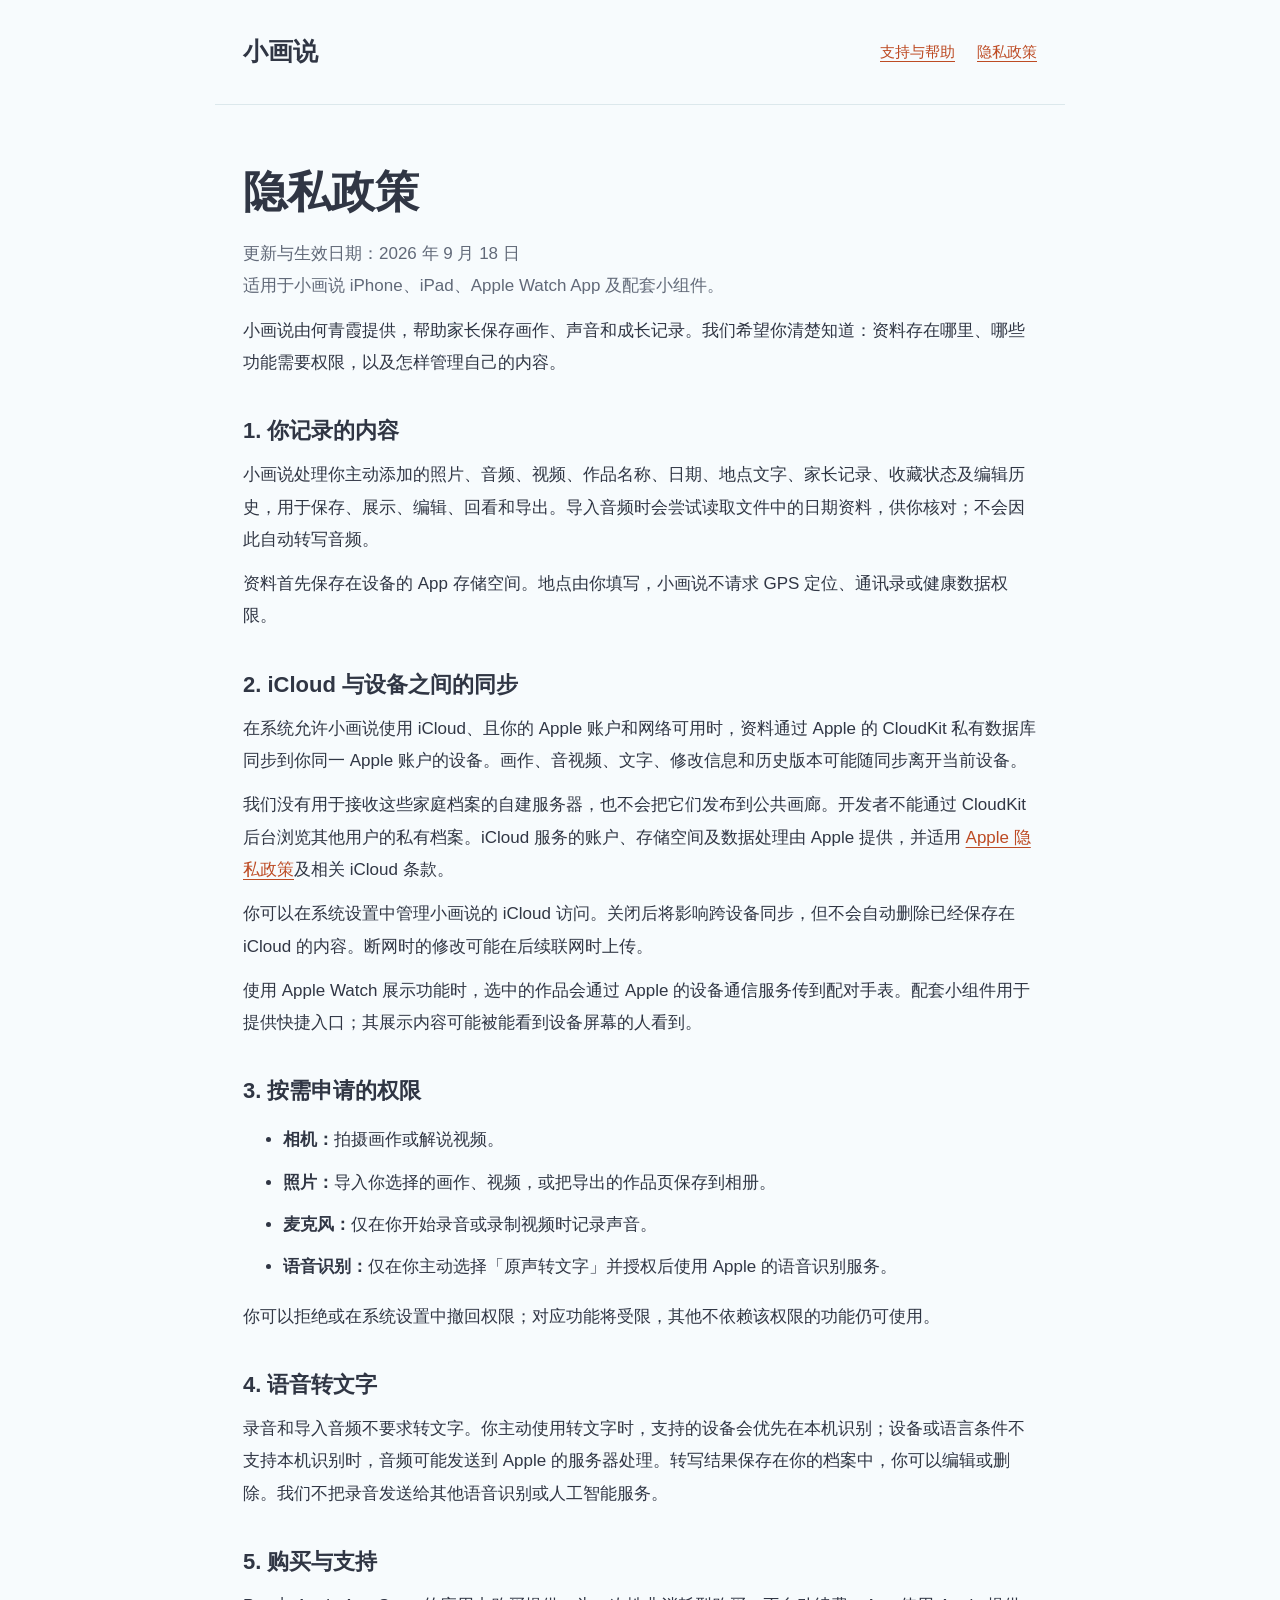
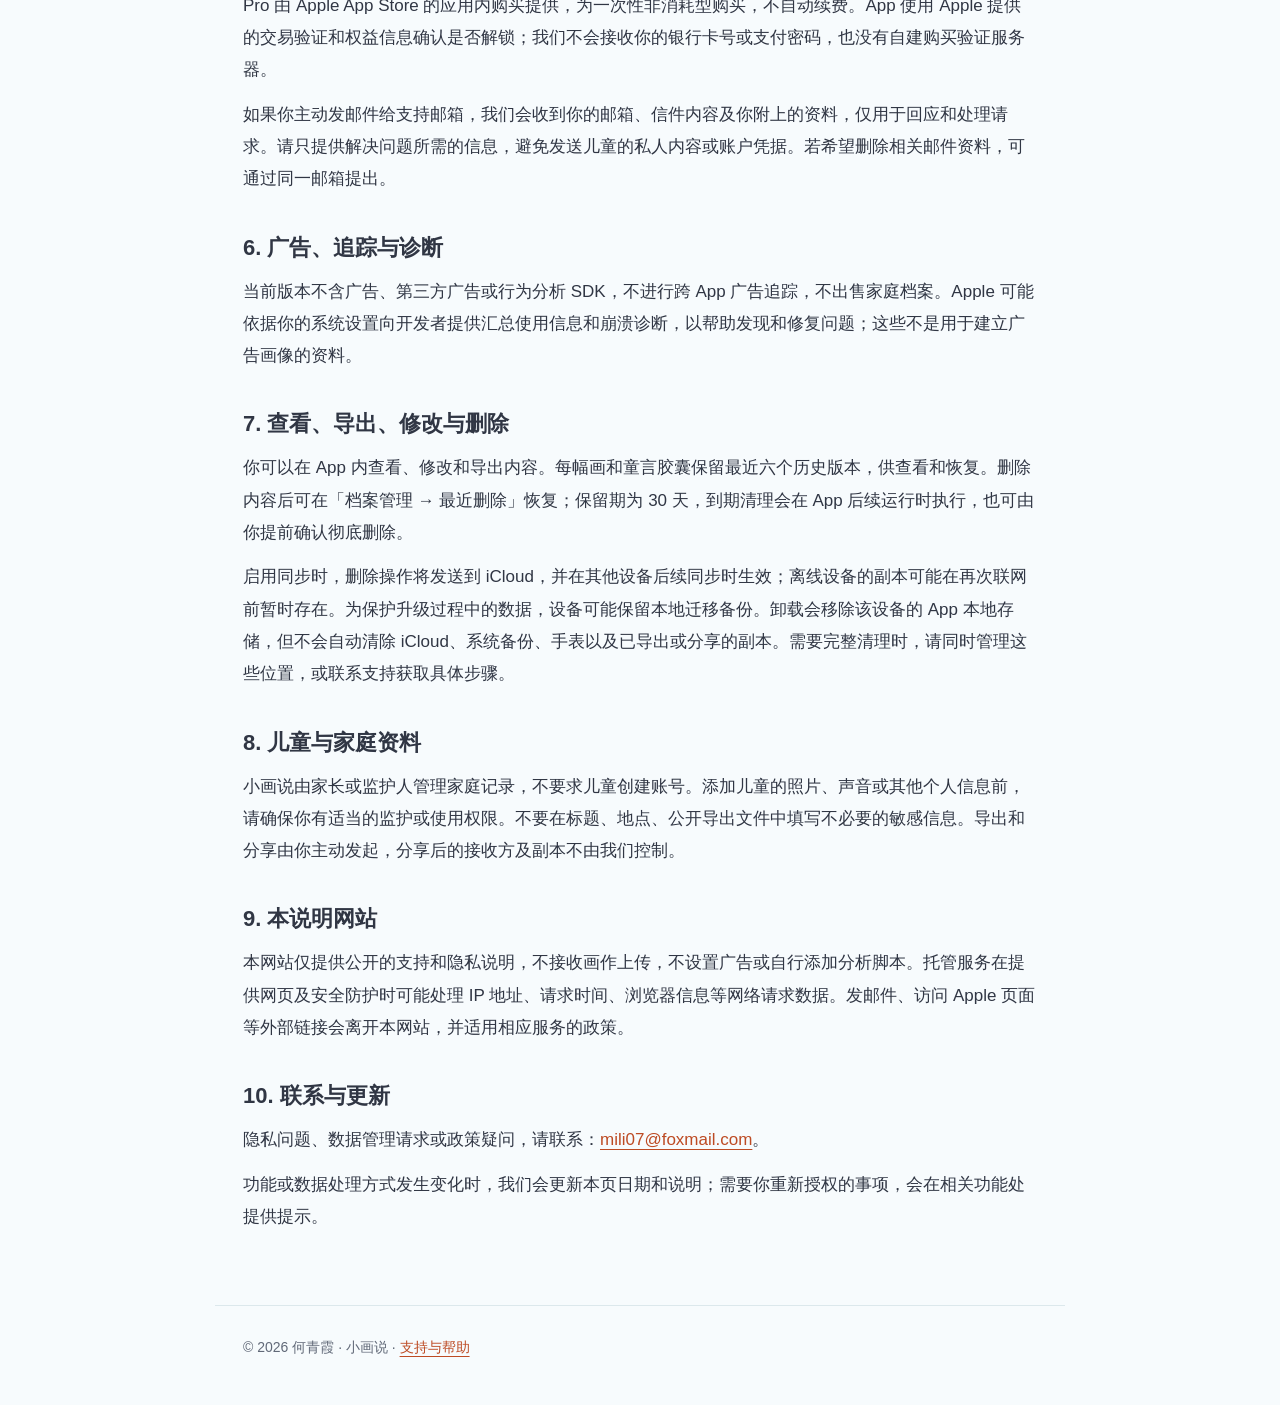
==== privacy.html @ 6998aeba "Publish Xiaohuashuo support and privacy pages" ====
<!doctype html>
<html lang="zh-CN"><head><meta charset="utf-8"><meta name="viewport" content="width=device-width, initial-scale=1"><meta name="description" content="小画说隐私政策：了解本机存储、iCloud 私有同步、可选权限、语音识别与资料管理。"><title>隐私政策 · 小画说</title><link rel="stylesheet" href="styles.css"></head><body>
<header><a href="./">小画说</a><nav aria-label="主导航"><a href="./">支持与帮助</a><a href="privacy.html" aria-current="page">隐私政策</a></nav></header>
<main><h1>隐私政策</h1><p class="muted">更新与生效日期：2026 年 9 月 18 日<br>适用于小画说 iPhone、iPad、Apple Watch App 及配套小组件。</p>
<p>小画说由何青霞提供，帮助家长保存画作、声音和成长记录。我们希望你清楚知道：资料存在哪里、哪些功能需要权限，以及怎样管理自己的内容。</p>
<section><h2>1. 你记录的内容</h2><p>小画说处理你主动添加的照片、音频、视频、作品名称、日期、地点文字、家长记录、收藏状态及编辑历史，用于保存、展示、编辑、回看和导出。导入音频时会尝试读取文件中的日期资料，供你核对；不会因此自动转写音频。</p><p>资料首先保存在设备的 App 存储空间。地点由你填写，小画说不请求 GPS 定位、通讯录或健康数据权限。</p></section>
<section><h2>2. iCloud 与设备之间的同步</h2><p>在系统允许小画说使用 iCloud、且你的 Apple 账户和网络可用时，资料通过 Apple 的 CloudKit 私有数据库同步到你同一 Apple 账户的设备。画作、音视频、文字、修改信息和历史版本可能随同步离开当前设备。</p><p>我们没有用于接收这些家庭档案的自建服务器，也不会把它们发布到公共画廊。开发者不能通过 CloudKit 后台浏览其他用户的私有档案。iCloud 服务的账户、存储空间及数据处理由 Apple 提供，并适用 <a href="https://www.apple.com/legal/privacy/">Apple 隐私政策</a>及相关 iCloud 条款。</p><p>你可以在系统设置中管理小画说的 iCloud 访问。关闭后将影响跨设备同步，但不会自动删除已经保存在 iCloud 的内容。断网时的修改可能在后续联网时上传。</p><p>使用 Apple Watch 展示功能时，选中的作品会通过 Apple 的设备通信服务传到配对手表。配套小组件用于提供快捷入口；其展示内容可能被能看到设备屏幕的人看到。</p></section>
<section><h2>3. 按需申请的权限</h2><ul><li><strong>相机：</strong>拍摄画作或解说视频。</li><li><strong>照片：</strong>导入你选择的画作、视频，或把导出的作品页保存到相册。</li><li><strong>麦克风：</strong>仅在你开始录音或录制视频时记录声音。</li><li><strong>语音识别：</strong>仅在你主动选择「原声转文字」并授权后使用 Apple 的语音识别服务。</li></ul><p>你可以拒绝或在系统设置中撤回权限；对应功能将受限，其他不依赖该权限的功能仍可使用。</p></section>
<section><h2>4. 语音转文字</h2><p>录音和导入音频不要求转文字。你主动使用转文字时，支持的设备会优先在本机识别；设备或语言条件不支持本机识别时，音频可能发送到 Apple 的服务器处理。转写结果保存在你的档案中，你可以编辑或删除。我们不把录音发送给其他语音识别或人工智能服务。</p></section>
<section><h2>5. 购买与支持</h2><p>Pro 由 Apple App Store 的应用内购买提供，为一次性非消耗型购买，不自动续费。App 使用 Apple 提供的交易验证和权益信息确认是否解锁；我们不会接收你的银行卡号或支付密码，也没有自建购买验证服务器。</p><p>如果你主动发邮件给支持邮箱，我们会收到你的邮箱、信件内容及你附上的资料，仅用于回应和处理请求。请只提供解决问题所需的信息，避免发送儿童的私人内容或账户凭据。若希望删除相关邮件资料，可通过同一邮箱提出。</p></section>
<section><h2>6. 广告、追踪与诊断</h2><p>当前版本不含广告、第三方广告或行为分析 SDK，不进行跨 App 广告追踪，不出售家庭档案。Apple 可能依据你的系统设置向开发者提供汇总使用信息和崩溃诊断，以帮助发现和修复问题；这些不是用于建立广告画像的资料。</p></section>
<section><h2>7. 查看、导出、修改与删除</h2><p>你可以在 App 内查看、修改和导出内容。每幅画和童言胶囊保留最近六个历史版本，供查看和恢复。删除内容后可在「档案管理 → 最近删除」恢复；保留期为 30 天，到期清理会在 App 后续运行时执行，也可由你提前确认彻底删除。</p><p>启用同步时，删除操作将发送到 iCloud，并在其他设备后续同步时生效；离线设备的副本可能在再次联网前暂时存在。为保护升级过程中的数据，设备可能保留本地迁移备份。卸载会移除该设备的 App 本地存储，但不会自动清除 iCloud、系统备份、手表以及已导出或分享的副本。需要完整清理时，请同时管理这些位置，或联系支持获取具体步骤。</p></section>
<section><h2>8. 儿童与家庭资料</h2><p>小画说由家长或监护人管理家庭记录，不要求儿童创建账号。添加儿童的照片、声音或其他个人信息前，请确保你有适当的监护或使用权限。不要在标题、地点、公开导出文件中填写不必要的敏感信息。导出和分享由你主动发起，分享后的接收方及副本不由我们控制。</p></section>
<section><h2>9. 本说明网站</h2><p>本网站仅提供公开的支持和隐私说明，不接收画作上传，不设置广告或自行添加分析脚本。托管服务在提供网页及安全防护时可能处理 IP 地址、请求时间、浏览器信息等网络请求数据。发邮件、访问 Apple 页面等外部链接会离开本网站，并适用相应服务的政策。</p></section>
<section><h2>10. 联系与更新</h2><p>隐私问题、数据管理请求或政策疑问，请联系：<a href="mailto:mili07@foxmail.com">mili07@foxmail.com</a>。</p><p>功能或数据处理方式发生变化时，我们会更新本页日期和说明；需要你重新授权的事项，会在相关功能处提供提示。</p></section>
</main><footer>© 2026 何青霞 · 小画说 · <a href="./">支持与帮助</a></footer></body></html>
---- styles.css ----
:root{color-scheme:light;--ink:#303644;--muted:#616978;--paper:#f7fbfd;--line:#dce8ec;--orange:#bd4b24}*{box-sizing:border-box}body{margin:0;background:var(--paper);color:var(--ink);font-family:-apple-system,BlinkMacSystemFont,"PingFang SC","Microsoft YaHei",sans-serif;font-size:17px;line-height:1.9}a{color:var(--orange);text-underline-offset:4px}a:focus-visible{outline:3px solid #55acd0;outline-offset:5px}header,main,footer{max-width:850px;margin:auto;padding:28px}header{display:flex;align-items:center;justify-content:space-between;border-bottom:1px solid var(--line);gap:20px}header>a{font-size:25px;font-weight:800;color:var(--ink);text-decoration:none}nav{display:flex;gap:22px;font-size:15px}h1{font-size:clamp(30px,6vw,44px);line-height:1.4;margin:28px 0 16px}h2{font-size:22px;line-height:1.5;margin:35px 0 12px}p{margin:12px 0}small,.muted{color:var(--muted)}.intro{font-size:21px}.note{background:#fff3ec;border-left:3px solid #ed996d;padding:18px 22px;margin:28px 0}.contact{display:inline-block;background:white;border:1px solid var(--line);border-radius:12px;padding:12px 20px;margin:8px 0}section{scroll-margin-top:24px}li{margin-bottom:10px}footer{font-size:14px;color:var(--muted);border-top:1px solid var(--line);margin-top:32px;padding-bottom:44px}@media(max-width:500px){header,main,footer{padding:22px}header{align-items:flex-start}nav{gap:14px}body{font-size:16px}}
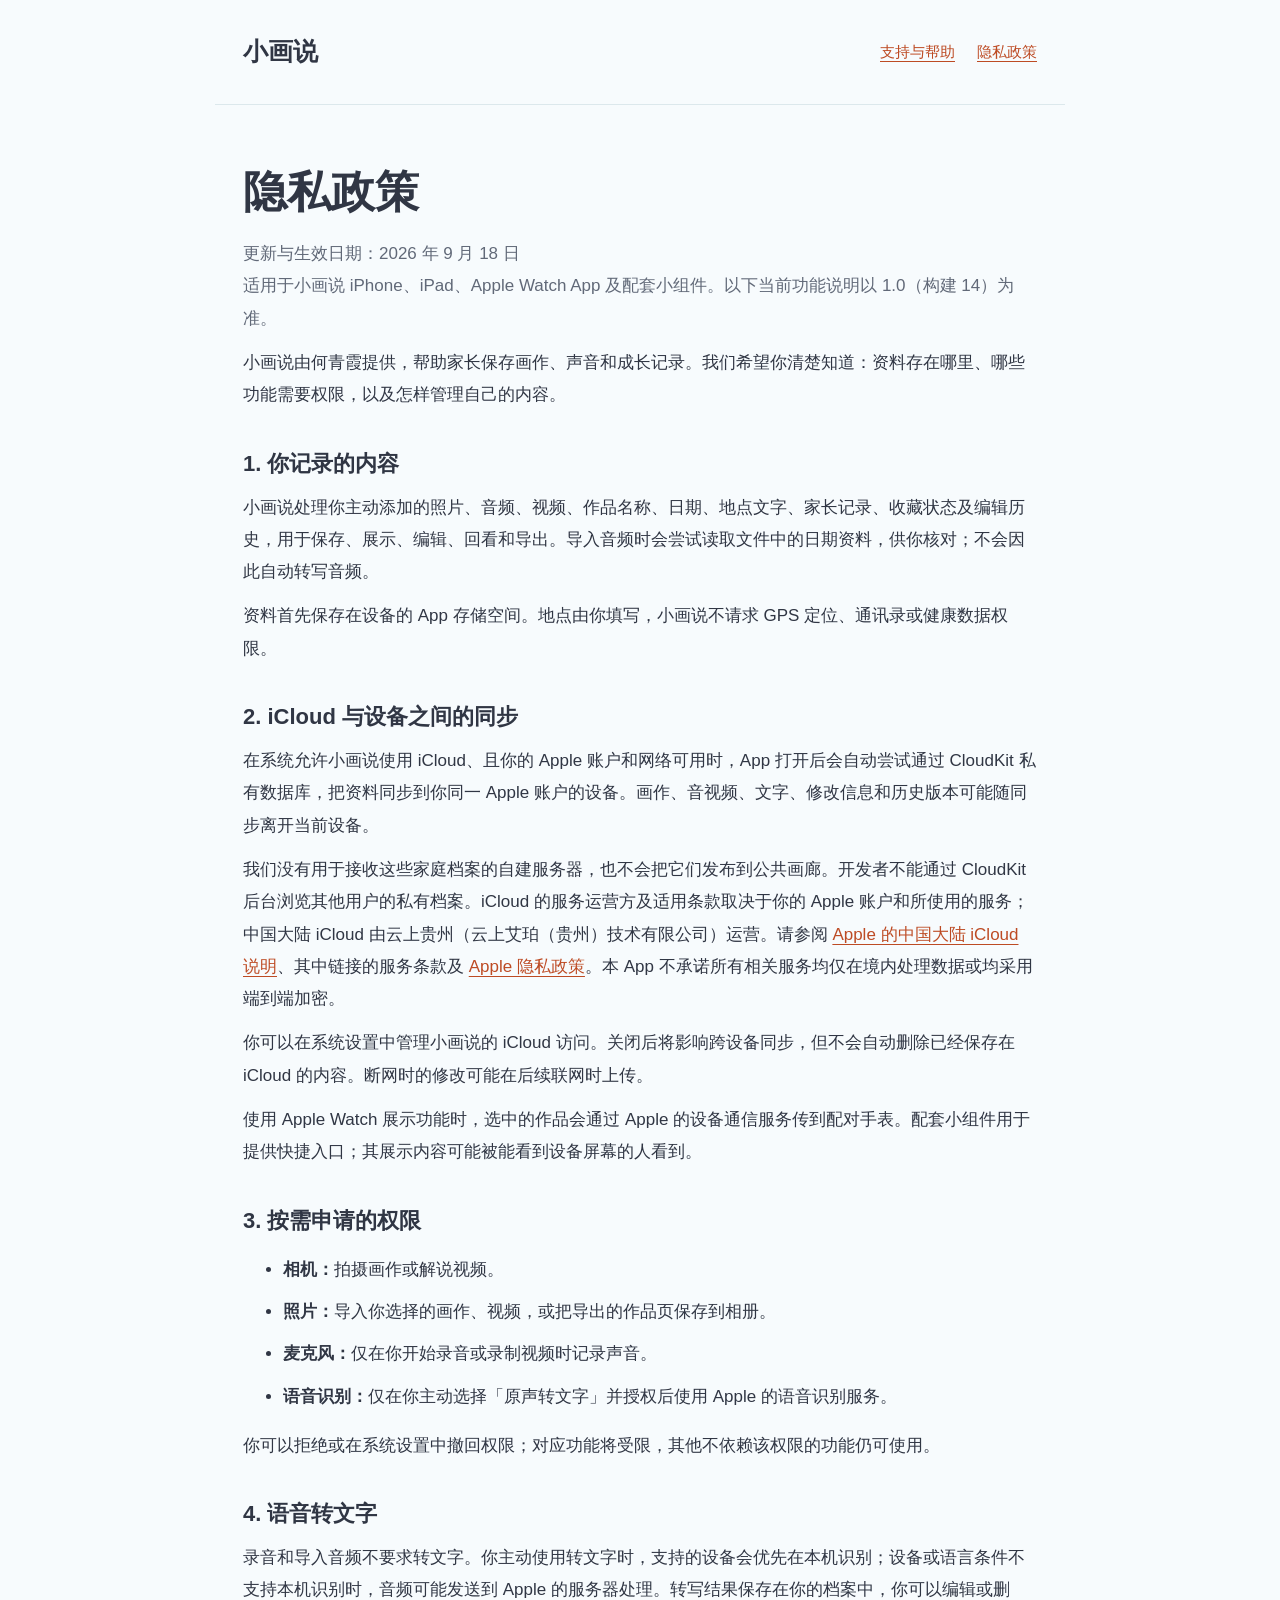
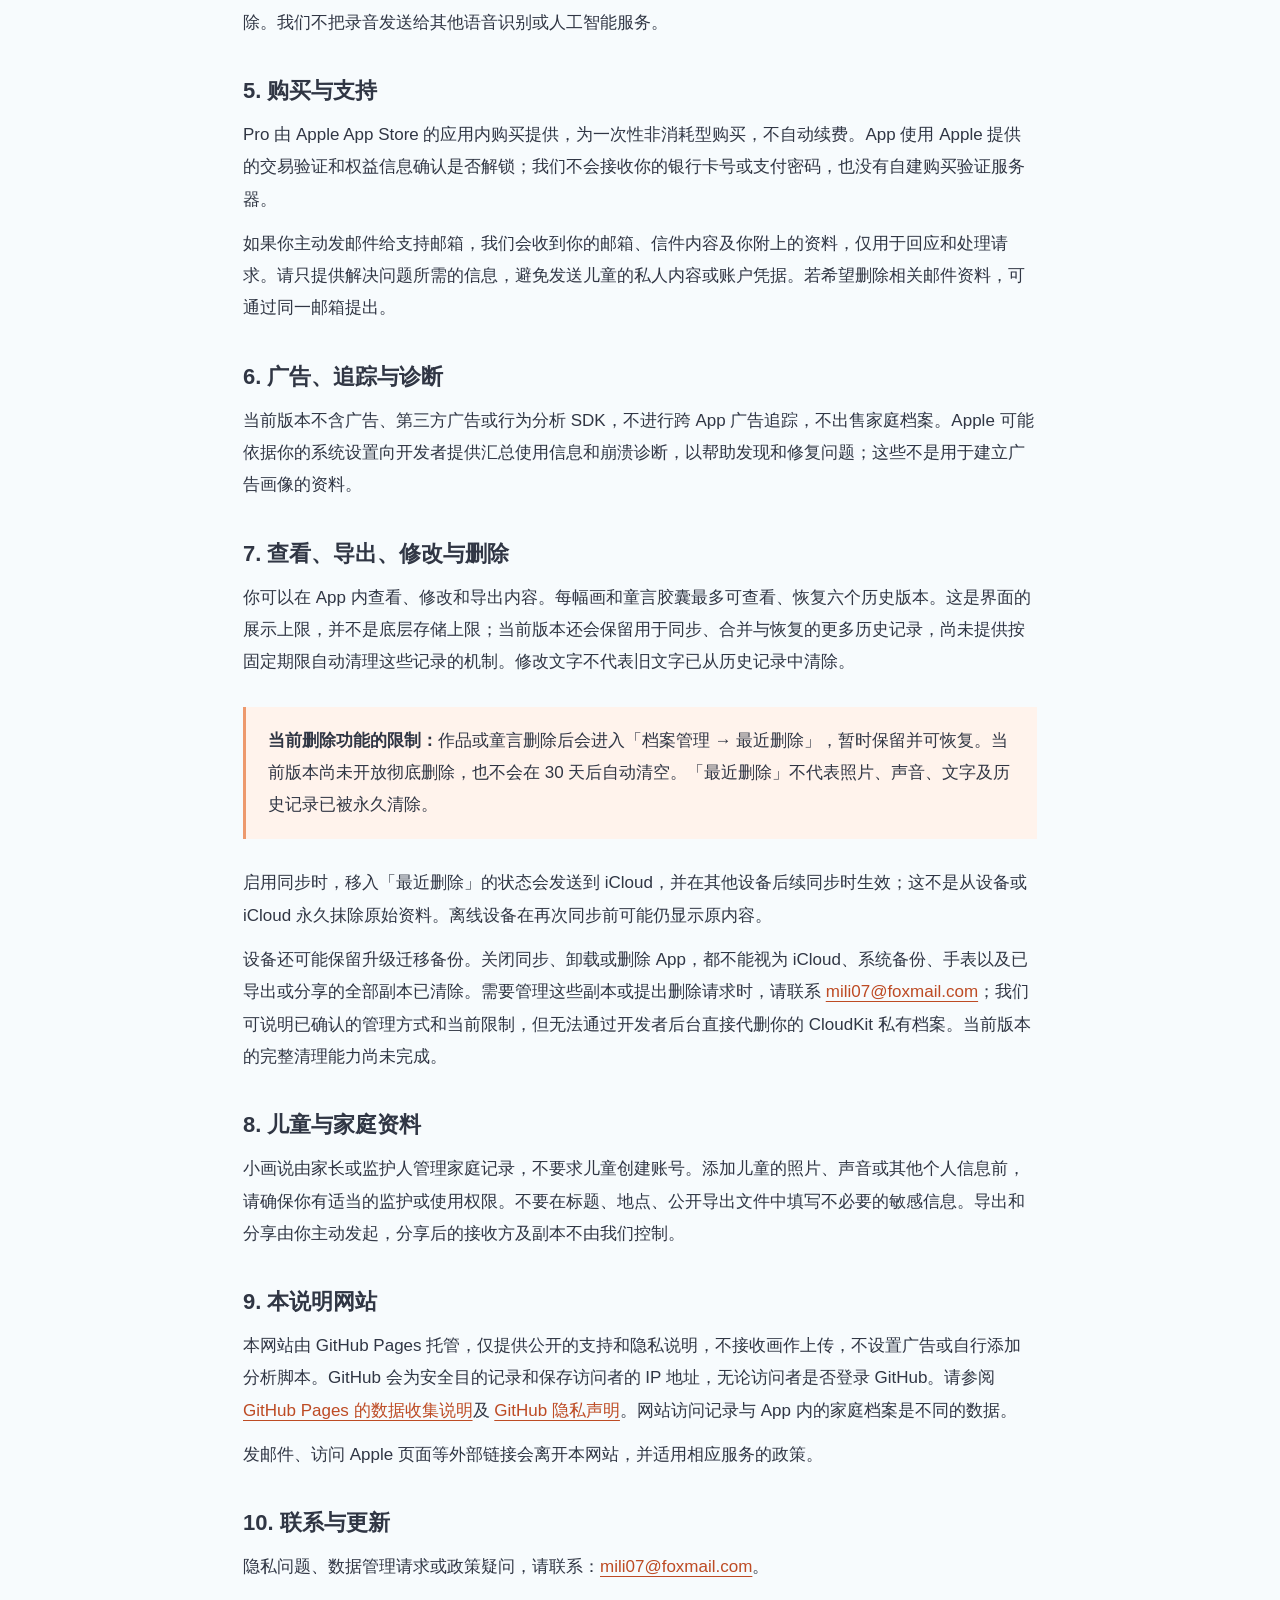
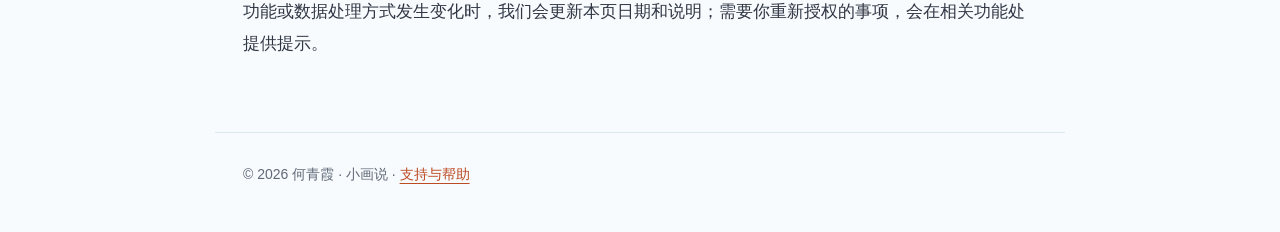
==== commit 1deb51e0: "Correct current deletion and history retention disclosures" ====
--- a/privacy.html
+++ b/privacy.html
@@ -1,16 +1,16 @@
 <!doctype html>
 <html lang="zh-CN"><head><meta charset="utf-8"><meta name="viewport" content="width=device-width, initial-scale=1"><meta name="description" content="小画说隐私政策：了解本机存储、iCloud 私有同步、可选权限、语音识别与资料管理。"><title>隐私政策 · 小画说</title><link rel="stylesheet" href="styles.css"></head><body>
 <header><a href="./">小画说</a><nav aria-label="主导航"><a href="./">支持与帮助</a><a href="privacy.html" aria-current="page">隐私政策</a></nav></header>
-<main><h1>隐私政策</h1><p class="muted">更新与生效日期：2026 年 9 月 18 日<br>适用于小画说 iPhone、iPad、Apple Watch App 及配套小组件。</p>
+<main><h1>隐私政策</h1><p class="muted">更新与生效日期：2026 年 9 月 18 日<br>适用于小画说 iPhone、iPad、Apple Watch App 及配套小组件。以下当前功能说明以 1.0（构建 14）为准。</p>
 <p>小画说由何青霞提供，帮助家长保存画作、声音和成长记录。我们希望你清楚知道：资料存在哪里、哪些功能需要权限，以及怎样管理自己的内容。</p>
 <section><h2>1. 你记录的内容</h2><p>小画说处理你主动添加的照片、音频、视频、作品名称、日期、地点文字、家长记录、收藏状态及编辑历史，用于保存、展示、编辑、回看和导出。导入音频时会尝试读取文件中的日期资料，供你核对；不会因此自动转写音频。</p><p>资料首先保存在设备的 App 存储空间。地点由你填写，小画说不请求 GPS 定位、通讯录或健康数据权限。</p></section>
-<section><h2>2. iCloud 与设备之间的同步</h2><p>在系统允许小画说使用 iCloud、且你的 Apple 账户和网络可用时，资料通过 Apple 的 CloudKit 私有数据库同步到你同一 Apple 账户的设备。画作、音视频、文字、修改信息和历史版本可能随同步离开当前设备。</p><p>我们没有用于接收这些家庭档案的自建服务器，也不会把它们发布到公共画廊。开发者不能通过 CloudKit 后台浏览其他用户的私有档案。iCloud 服务的账户、存储空间及数据处理由 Apple 提供，并适用 <a href="https://www.apple.com/legal/privacy/">Apple 隐私政策</a>及相关 iCloud 条款。</p><p>你可以在系统设置中管理小画说的 iCloud 访问。关闭后将影响跨设备同步，但不会自动删除已经保存在 iCloud 的内容。断网时的修改可能在后续联网时上传。</p><p>使用 Apple Watch 展示功能时，选中的作品会通过 Apple 的设备通信服务传到配对手表。配套小组件用于提供快捷入口；其展示内容可能被能看到设备屏幕的人看到。</p></section>
+<section><h2>2. iCloud 与设备之间的同步</h2><p>在系统允许小画说使用 iCloud、且你的 Apple 账户和网络可用时，App 打开后会自动尝试通过 CloudKit 私有数据库，把资料同步到你同一 Apple 账户的设备。画作、音视频、文字、修改信息和历史版本可能随同步离开当前设备。</p><p>我们没有用于接收这些家庭档案的自建服务器，也不会把它们发布到公共画廊。开发者不能通过 CloudKit 后台浏览其他用户的私有档案。iCloud 的服务运营方及适用条款取决于你的 Apple 账户和所使用的服务；中国大陆 iCloud 由云上贵州（云上艾珀（贵州）技术有限公司）运营。请参阅 <a href="https://support.apple.com/zh-cn/111754">Apple 的中国大陆 iCloud 说明</a>、其中链接的服务条款及 <a href="https://www.apple.com/legal/privacy/">Apple 隐私政策</a>。本 App 不承诺所有相关服务均仅在境内处理数据或均采用端到端加密。</p><p>你可以在系统设置中管理小画说的 iCloud 访问。关闭后将影响跨设备同步，但不会自动删除已经保存在 iCloud 的内容。断网时的修改可能在后续联网时上传。</p><p>使用 Apple Watch 展示功能时，选中的作品会通过 Apple 的设备通信服务传到配对手表。配套小组件用于提供快捷入口；其展示内容可能被能看到设备屏幕的人看到。</p></section>
 <section><h2>3. 按需申请的权限</h2><ul><li><strong>相机：</strong>拍摄画作或解说视频。</li><li><strong>照片：</strong>导入你选择的画作、视频，或把导出的作品页保存到相册。</li><li><strong>麦克风：</strong>仅在你开始录音或录制视频时记录声音。</li><li><strong>语音识别：</strong>仅在你主动选择「原声转文字」并授权后使用 Apple 的语音识别服务。</li></ul><p>你可以拒绝或在系统设置中撤回权限；对应功能将受限，其他不依赖该权限的功能仍可使用。</p></section>
 <section><h2>4. 语音转文字</h2><p>录音和导入音频不要求转文字。你主动使用转文字时，支持的设备会优先在本机识别；设备或语言条件不支持本机识别时，音频可能发送到 Apple 的服务器处理。转写结果保存在你的档案中，你可以编辑或删除。我们不把录音发送给其他语音识别或人工智能服务。</p></section>
 <section><h2>5. 购买与支持</h2><p>Pro 由 Apple App Store 的应用内购买提供，为一次性非消耗型购买，不自动续费。App 使用 Apple 提供的交易验证和权益信息确认是否解锁；我们不会接收你的银行卡号或支付密码，也没有自建购买验证服务器。</p><p>如果你主动发邮件给支持邮箱，我们会收到你的邮箱、信件内容及你附上的资料，仅用于回应和处理请求。请只提供解决问题所需的信息，避免发送儿童的私人内容或账户凭据。若希望删除相关邮件资料，可通过同一邮箱提出。</p></section>
 <section><h2>6. 广告、追踪与诊断</h2><p>当前版本不含广告、第三方广告或行为分析 SDK，不进行跨 App 广告追踪，不出售家庭档案。Apple 可能依据你的系统设置向开发者提供汇总使用信息和崩溃诊断，以帮助发现和修复问题；这些不是用于建立广告画像的资料。</p></section>
-<section><h2>7. 查看、导出、修改与删除</h2><p>你可以在 App 内查看、修改和导出内容。每幅画和童言胶囊保留最近六个历史版本，供查看和恢复。删除内容后可在「档案管理 → 最近删除」恢复；保留期为 30 天，到期清理会在 App 后续运行时执行，也可由你提前确认彻底删除。</p><p>启用同步时，删除操作将发送到 iCloud，并在其他设备后续同步时生效；离线设备的副本可能在再次联网前暂时存在。为保护升级过程中的数据，设备可能保留本地迁移备份。卸载会移除该设备的 App 本地存储，但不会自动清除 iCloud、系统备份、手表以及已导出或分享的副本。需要完整清理时，请同时管理这些位置，或联系支持获取具体步骤。</p></section>
+<section><h2>7. 查看、导出、修改与删除</h2><p>你可以在 App 内查看、修改和导出内容。每幅画和童言胶囊最多可查看、恢复六个历史版本。这是界面的展示上限，并不是底层存储上限；当前版本还会保留用于同步、合并与恢复的更多历史记录，尚未提供按固定期限自动清理这些记录的机制。修改文字不代表旧文字已从历史记录中清除。</p><div class="note"><strong>当前删除功能的限制：</strong>作品或童言删除后会进入「档案管理 → 最近删除」，暂时保留并可恢复。当前版本尚未开放彻底删除，也不会在 30 天后自动清空。「最近删除」不代表照片、声音、文字及历史记录已被永久清除。</div><p>启用同步时，移入「最近删除」的状态会发送到 iCloud，并在其他设备后续同步时生效；这不是从设备或 iCloud 永久抹除原始资料。离线设备在再次同步前可能仍显示原内容。</p><p>设备还可能保留升级迁移备份。关闭同步、卸载或删除 App，都不能视为 iCloud、系统备份、手表以及已导出或分享的全部副本已清除。需要管理这些副本或提出删除请求时，请联系 <a href="mailto:mili07@foxmail.com">mili07@foxmail.com</a>；我们可说明已确认的管理方式和当前限制，但无法通过开发者后台直接代删你的 CloudKit 私有档案。当前版本的完整清理能力尚未完成。</p></section>
 <section><h2>8. 儿童与家庭资料</h2><p>小画说由家长或监护人管理家庭记录，不要求儿童创建账号。添加儿童的照片、声音或其他个人信息前，请确保你有适当的监护或使用权限。不要在标题、地点、公开导出文件中填写不必要的敏感信息。导出和分享由你主动发起，分享后的接收方及副本不由我们控制。</p></section>
-<section><h2>9. 本说明网站</h2><p>本网站仅提供公开的支持和隐私说明，不接收画作上传，不设置广告或自行添加分析脚本。托管服务在提供网页及安全防护时可能处理 IP 地址、请求时间、浏览器信息等网络请求数据。发邮件、访问 Apple 页面等外部链接会离开本网站，并适用相应服务的政策。</p></section>
+<section><h2>9. 本说明网站</h2><p>本网站由 GitHub Pages 托管，仅提供公开的支持和隐私说明，不接收画作上传，不设置广告或自行添加分析脚本。GitHub 会为安全目的记录和保存访问者的 IP 地址，无论访问者是否登录 GitHub。请参阅 <a href="https://docs.github.com/en/pages/getting-started-with-github-pages/what-is-github-pages#data-collection">GitHub Pages 的数据收集说明</a>及 <a href="https://docs.github.com/en/site-policy/privacy-policies/github-general-privacy-statement">GitHub 隐私声明</a>。网站访问记录与 App 内的家庭档案是不同的数据。</p><p>发邮件、访问 Apple 页面等外部链接会离开本网站，并适用相应服务的政策。</p></section>
 <section><h2>10. 联系与更新</h2><p>隐私问题、数据管理请求或政策疑问，请联系：<a href="mailto:mili07@foxmail.com">mili07@foxmail.com</a>。</p><p>功能或数据处理方式发生变化时，我们会更新本页日期和说明；需要你重新授权的事项，会在相关功能处提供提示。</p></section>
 </main><footer>© 2026 何青霞 · 小画说 · <a href="./">支持与帮助</a></footer></body></html>
